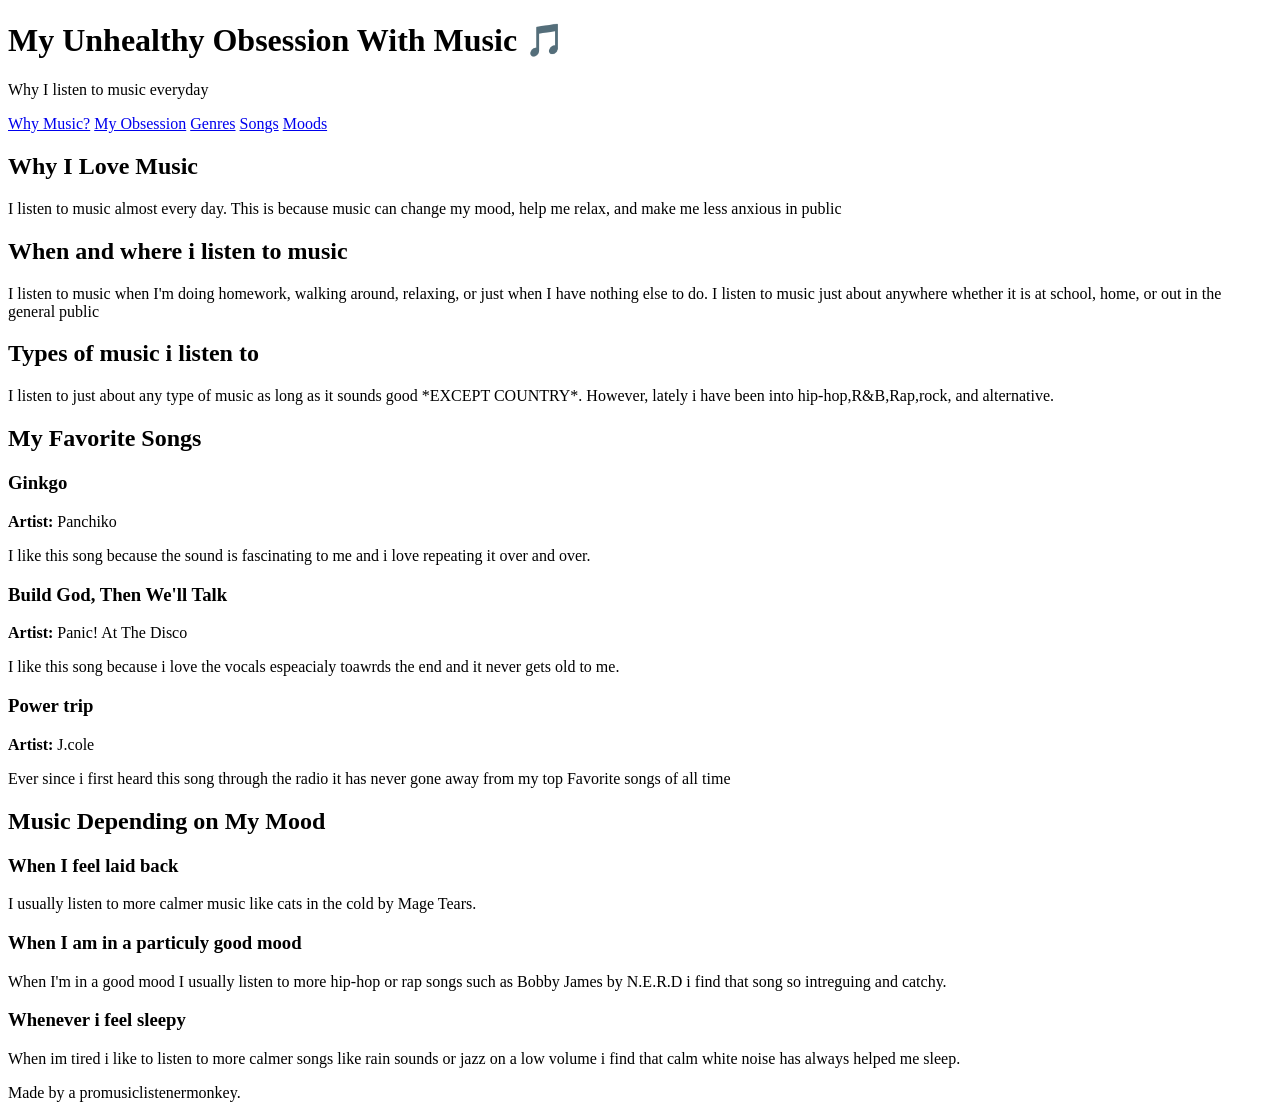
==== falsitey.html @ f5c8f479 "Add files via upload" ====
<!DOCTYPE html>
<html>
  <head>
    <meta charset="UTF-8" />
    <title>My Music Obsession</title>
    <link rel="stylesheet" href="./styles.css" />
  </head>

  <body>
    <header>
      <h1>My Unhealthy Obsession With Music 🎵</h1>
      <p>Why I listen to music everyday</p>

      <nav>
        <a href="#why">Why Music?</a>
        <a href="#obsession">My Obsession</a>
        <a href="#genres">Genres</a>
        <a href="#songs">Songs</a>
        <a href="#moods">Moods</a>
      </nav>
    </header>

    <section id="why">
      <h2>Why I Love Music</h2>

      <p>
        I listen to music almost every day. This is because music can change my
        mood, help me relax, and make me less anxious in public
      </p>
    </section>

    <section id="obsession">
      <h2>When and where i listen to music</h2>

      <p>
        I listen to music when I'm doing homework, walking around, relaxing, or
        just when I have nothing else to do. I listen to music just about
        anywhere whether it is at school, home, or out in the general public
      </p>
    </section>

    <section id="genres">
      <h2>Types of music i listen to</h2>

      <p>
        I listen to just about any type of music as long as it sounds good
        *EXCEPT COUNTRY*. However, lately i have been into hip-hop,R&B,Rap,rock,
        and alternative.
      </p>
    </section>

    <section id="songs">
      <h2>My Favorite Songs</h2>

      <div class="song">
        <h3>Ginkgo</h3>
        <p><strong>Artist:</strong> Panchiko</p>
        <p>
          I like this song because the sound is fascinating to me and i love
          repeating it over and over.
        </p>
      </div>

      <div class="song">
        <h3>Build God, Then We'll Talk</h3>
        <p><strong>Artist:</strong> Panic! At The Disco</p>
        <p>
          I like this song because i love the vocals espeacialy toawrds the end
          and it never gets old to me.
        </p>
      </div>

      <div class="song">
        <h3>Power trip</h3>
        <p><strong>Artist:</strong> J.cole</p>
        <p>
          Ever since i first heard this song through the radio it has never gone
          away from my top Favorite songs of all time
        </p>
      </div>
    </section>

    <section id="moods">
      <h2>Music Depending on My Mood</h2>

      <div class="mood">
        <h3>When I feel laid back</h3>
        <p>
          I usually listen to more calmer music like cats in the cold by Mage
          Tears.
        </p>
      </div>

      <div class="mood">
        <h3>When I am in a particuly good mood</h3>
        <p>
          When I'm in a good mood I usually listen to more hip-hop or rap songs
          such as Bobby James by N.E.R.D i find that song so intreguing and
          catchy.
        </p>
      </div>

      <div class="mood">
        <h3>Whenever i feel sleepy</h3>
        <p>
          When im tired i like to listen to more calmer songs like rain sounds
          or jazz on a low volume i find that calm white noise has always helped
          me sleep.
        </p>
      </div>
    </section>

    <footer>
      <p>Made by a promusiclistenermonkey.</p>
    </footer>
  </body>
</html>
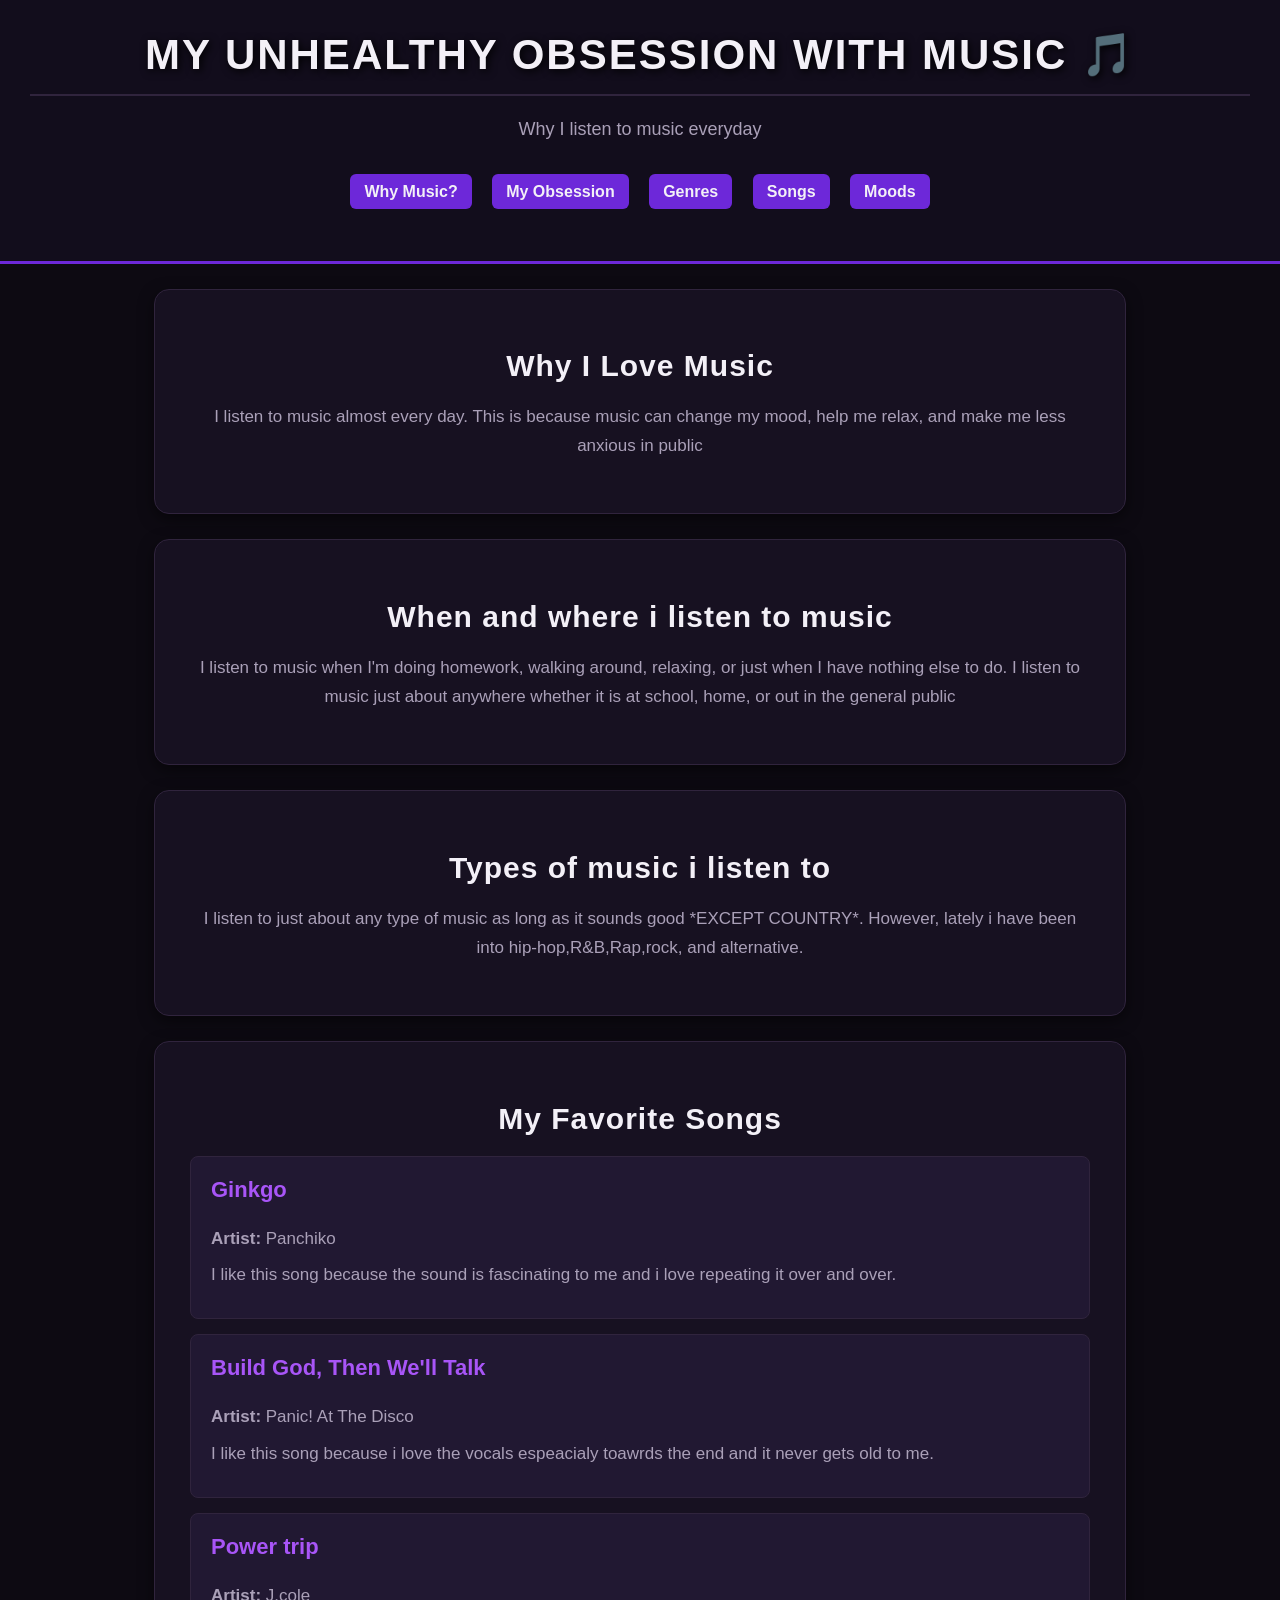
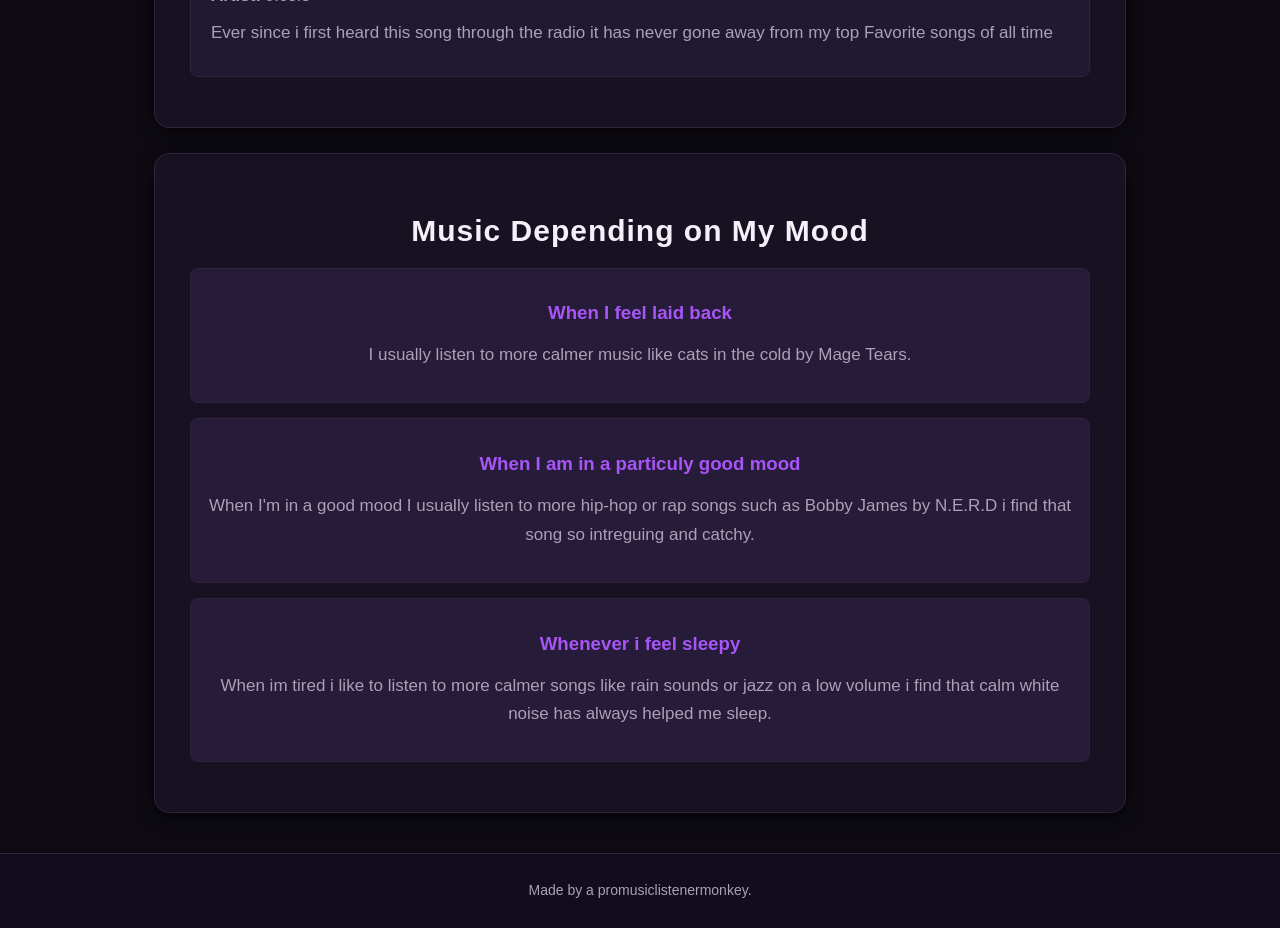
==== commit 6693dee9: "Change stylesheet link to 67.css" ====
--- a/falsitey.html
+++ b/falsitey.html
@@ -3,7 +3,7 @@
   <head>
     <meta charset="UTF-8" />
     <title>My Music Obsession</title>
-    <link rel="stylesheet" href="./styles.css" />
+    <link rel="stylesheet" href="./67.css" />
   </head>
 
   <body>
--- a/67.css
+++ b/67.css
@@ -0,0 +1,165 @@
+body {
+  margin: 0;
+  font-family: Arial, sans-serif;
+  background: #0d0a12;
+  color: #f3f0f7;
+  min-height: 100vh;
+}
+
+header {
+  background: #120d1c;
+  color: #f3f0f7;
+  text-align: center;
+  padding: 30px;
+  border-bottom: 3px solid #6d28d9;
+}
+
+header h1 {
+  margin: 0;
+  font-size: 42px;
+  letter-spacing: 2px;
+  text-transform: uppercase;
+  text-shadow: 2px 2px 8px #000000;
+  border-bottom: 2px solid #30243d;
+  padding-bottom: 15px;
+}
+
+header p {
+  font-size: 18px;
+  color: #aaa0b8;
+}
+
+nav {
+  text-align: center;
+  padding: 20px;
+  margin-bottom: 10px;
+}
+
+nav a {
+  color: #f3f0f7;
+  background: #6d28d9;
+  text-decoration: none;
+  font-weight: bold;
+  margin: 0 8px;
+  padding: 9px 14px;
+  border-radius: 6px;
+  transition: 0.2s;
+}
+
+nav a:hover {
+  background: #a855f7;
+  color: white;
+  letter-spacing: 1px;
+}
+
+section {
+  background: #171121;
+  padding: 35px;
+  margin: 25px auto;
+  max-width: 900px;
+  border-radius: 15px;
+  border: 1px solid #30243d;
+  box-shadow: 0 5px 15px rgba(0, 0, 0, 0.5);
+  text-align: center;
+  transition: 0.2s;
+}
+
+section:hover {
+  transform: translateY(-3px);
+  border-color: #6d28d9;
+}
+
+h2 {
+  font-size: 30px;
+  letter-spacing: 1px;
+  color: #f3f0f7;
+  margin-bottom: 20px;
+}
+
+p {
+  font-size: 17px;
+  line-height: 1.7;
+  color: #aaa0b8;
+}
+
+img {
+  display: block;
+  width: 80%;
+  max-width: 700px;
+  height: auto;
+  margin: 25px auto;
+  border-radius: 15px;
+  border: 2px solid #30243d;
+  transition: 0.3s;
+}
+
+img:hover {
+  transform: scale(1.02);
+  border-color: #a855f7;
+}
+
+.song {
+  background: #211832;
+  margin: 15px 0;
+  padding: 20px;
+  border-radius: 8px;
+  border: 1px solid #30243d;
+  text-align: left;
+  transition: 0.2s;
+}
+
+.song h3 {
+  margin-top: 0;
+  font-size: 22px;
+  color: #a855f7;
+}
+
+.song p {
+  margin: 8px 0;
+}
+
+.song:hover {
+  transform: scale(1.02);
+  border-color: #6d28d9;
+  box-shadow: 0 3px 10px rgba(109, 40, 217, 0.4);
+}
+
+.mood {
+  background: #261b38;
+  margin: 15px 0;
+  padding: 15px;
+  border-radius: 8px;
+  border: 1px solid #30243d;
+}
+
+.mood h3 {
+  margin-bottom: 5px;
+  color: #a855f7;
+}
+
+.mood p {
+  color: #aaa0b8;
+}
+
+#songs img {
+  width: 80%;
+  max-width: 500px;
+}
+
+a {
+  color: #a855f7;
+}
+
+footer {
+  background: #120d1c;
+  text-align: center;
+  padding: 25px;
+  margin-top: 40px;
+  border-top: 1px solid #30243d;
+}
+
+footer p {
+  margin: 0;
+  color: #aaa0b8;
+  font-size: 14px;
+}
